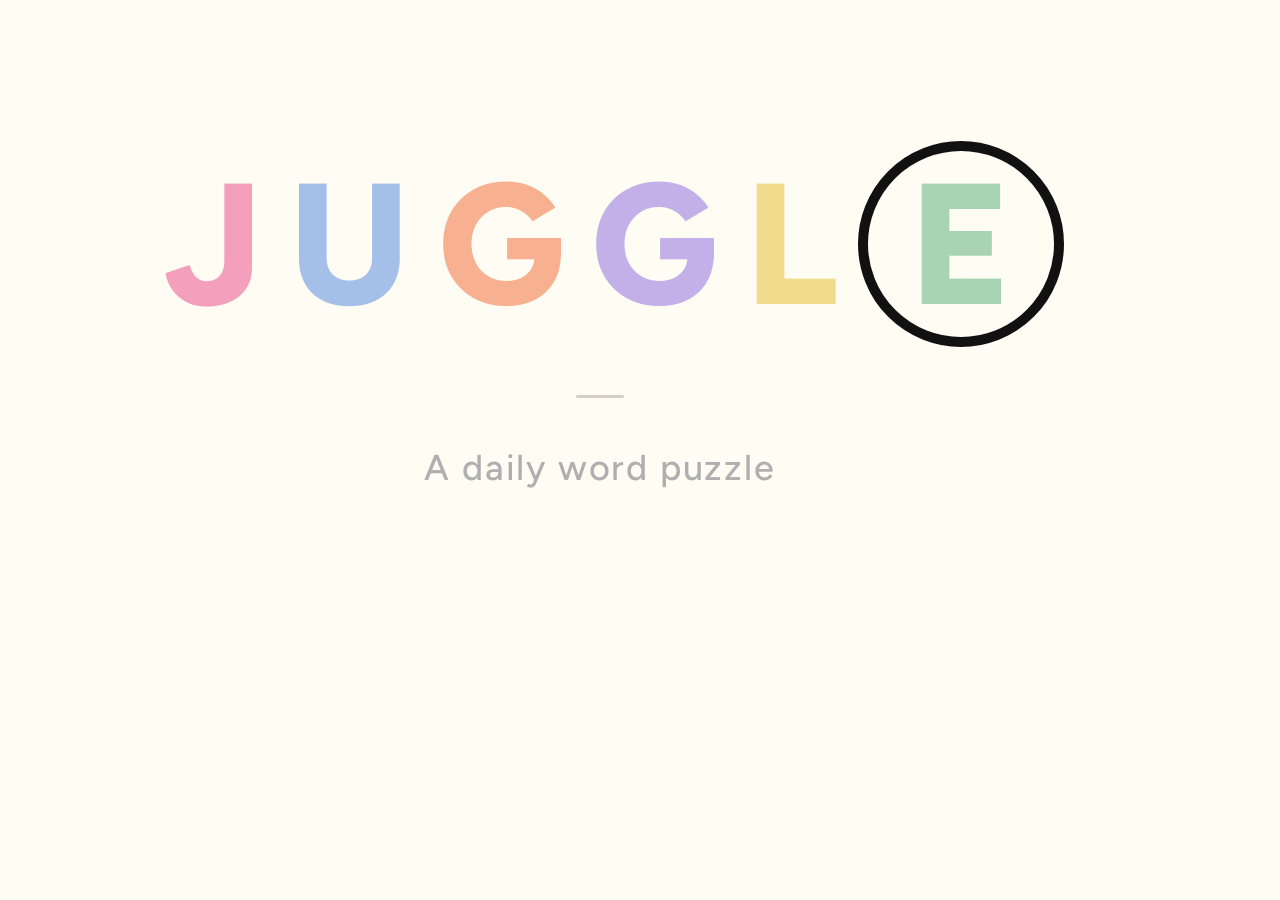
==== og-image-source.html @ 9d534ed9 "Increase font size of subtitle in imessage preview" ====
<!DOCTYPE html>
<html>
<head>
<meta charset="UTF-8">
<link rel="preconnect" href="https://fonts.googleapis.com">
<link rel="preconnect" href="https://fonts.gstatic.com" crossorigin>
<link href="https://fonts.googleapis.com/css2?family=Figtree:wght@500;800&display=swap" rel="stylesheet">
<style>
* { margin: 0; padding: 0; box-sizing: border-box; }
html, body {
  width: 1200px;
  height: 630px;
  overflow: hidden;
  background: #FEFCF3;
  display: flex;
  flex-direction: column;
  align-items: center;
  justify-content: center;
}

.logo {
  font-family: 'Figtree', sans-serif;
  font-size: 172px;
  font-weight: 800;
  letter-spacing: 0.16em;
  text-transform: uppercase;
  display: inline-flex;
  align-items: center;
  line-height: 1;
  margin-right: -0.16em;
}

.logo-circle {
  display: inline-flex;
  align-items: center;
  justify-content: center;
  width: 1.2em;
  height: 1.2em;
  border: 10px solid #111;
  border-radius: 50%;
  flex-shrink: 0;
  line-height: 1;
  letter-spacing: 0;
  margin-left: -0.05em;
}

.divider {
  width: 48px;
  height: 2.5px;
  background: #D4CFC7;
  border-radius: 2px;
  margin-top: 48px;
  margin-bottom: 48px;
}

.tagline {
  font-family: 'Figtree', sans-serif;
  font-size: 36px;
  font-weight: 500;
  color: #AFAFAF;
  letter-spacing: 0.05em;
}
</style>
</head>
<body>
  <div class="logo">
    <span style="color:#F4A0BC">J</span><span style="color:#A4C0E8">U</span><span style="color:#F7B090">G</span><span style="color:#C4B0E8">G</span><span style="color:#F0DC8C">L</span><span class="logo-circle" style="color:#A8D4B4">E</span>
  </div>
  <div class="divider"></div>
  <div class="tagline">A daily word puzzle</div>
</body>
</html>
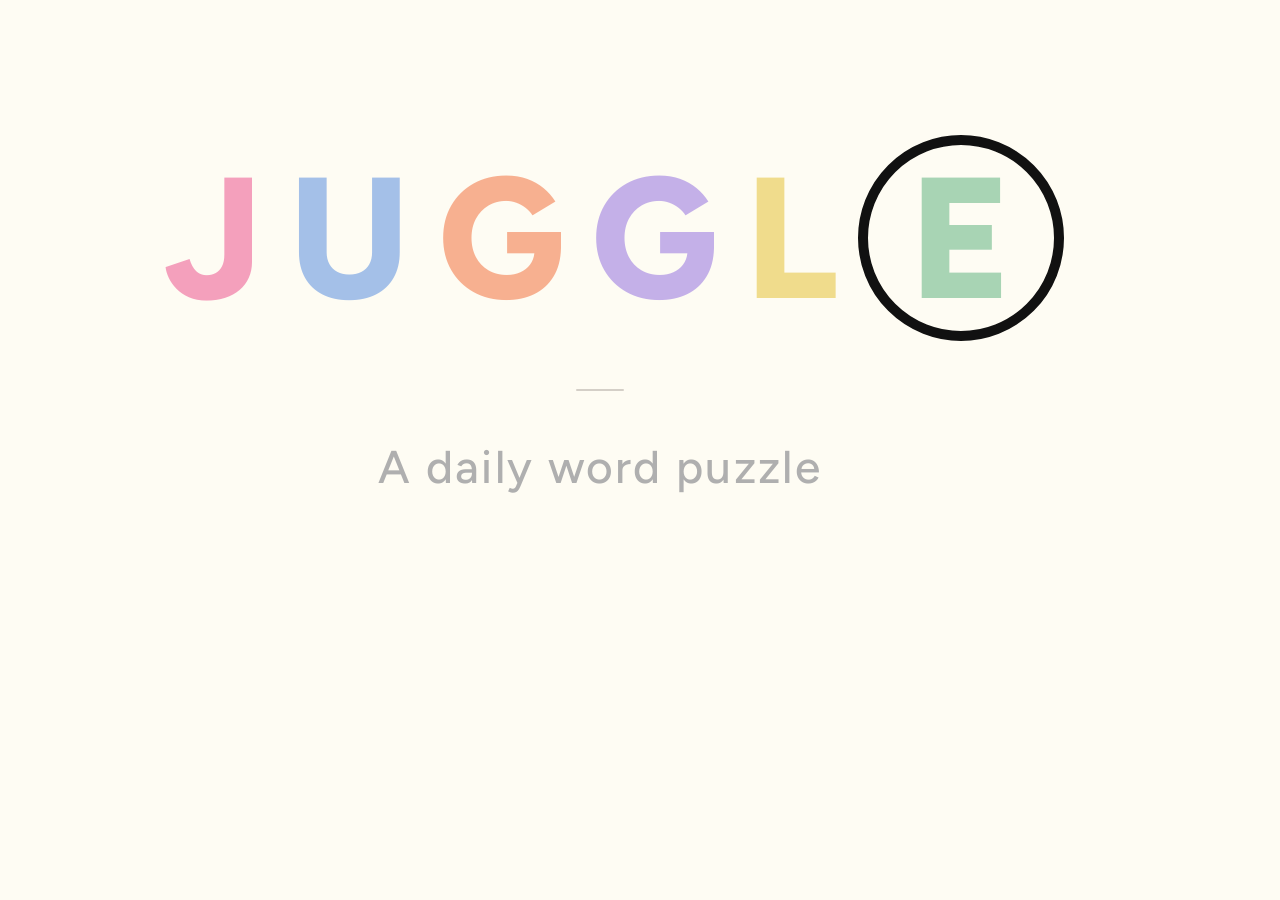
==== commit 67eb8002: "updated tagline font size" ====
--- a/og-image-source.html
+++ b/og-image-source.html
@@ -55,7 +55,7 @@
 
 .tagline {
   font-family: 'Figtree', sans-serif;
-  font-size: 36px;
+  font-size: 46px;
   font-weight: 500;
   color: #AFAFAF;
   letter-spacing: 0.05em;
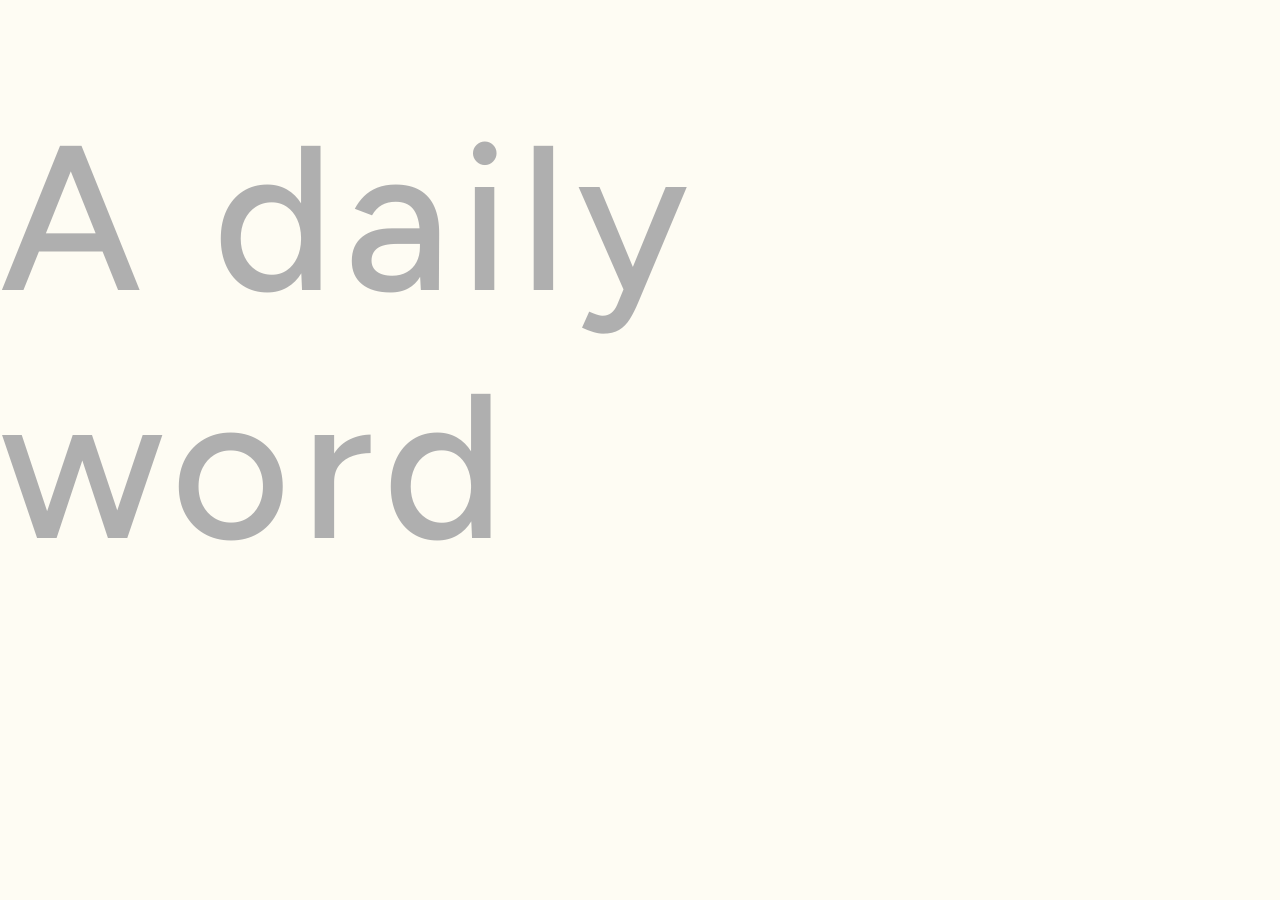
==== commit 9ff7d801: "Update preview image" ====
--- a/og-image-source.html
+++ b/og-image-source.html
@@ -55,7 +55,7 @@
 
 .tagline {
   font-family: 'Figtree', sans-serif;
-  font-size: 46px;
+  font-size: 206px;
   font-weight: 500;
   color: #AFAFAF;
   letter-spacing: 0.05em;
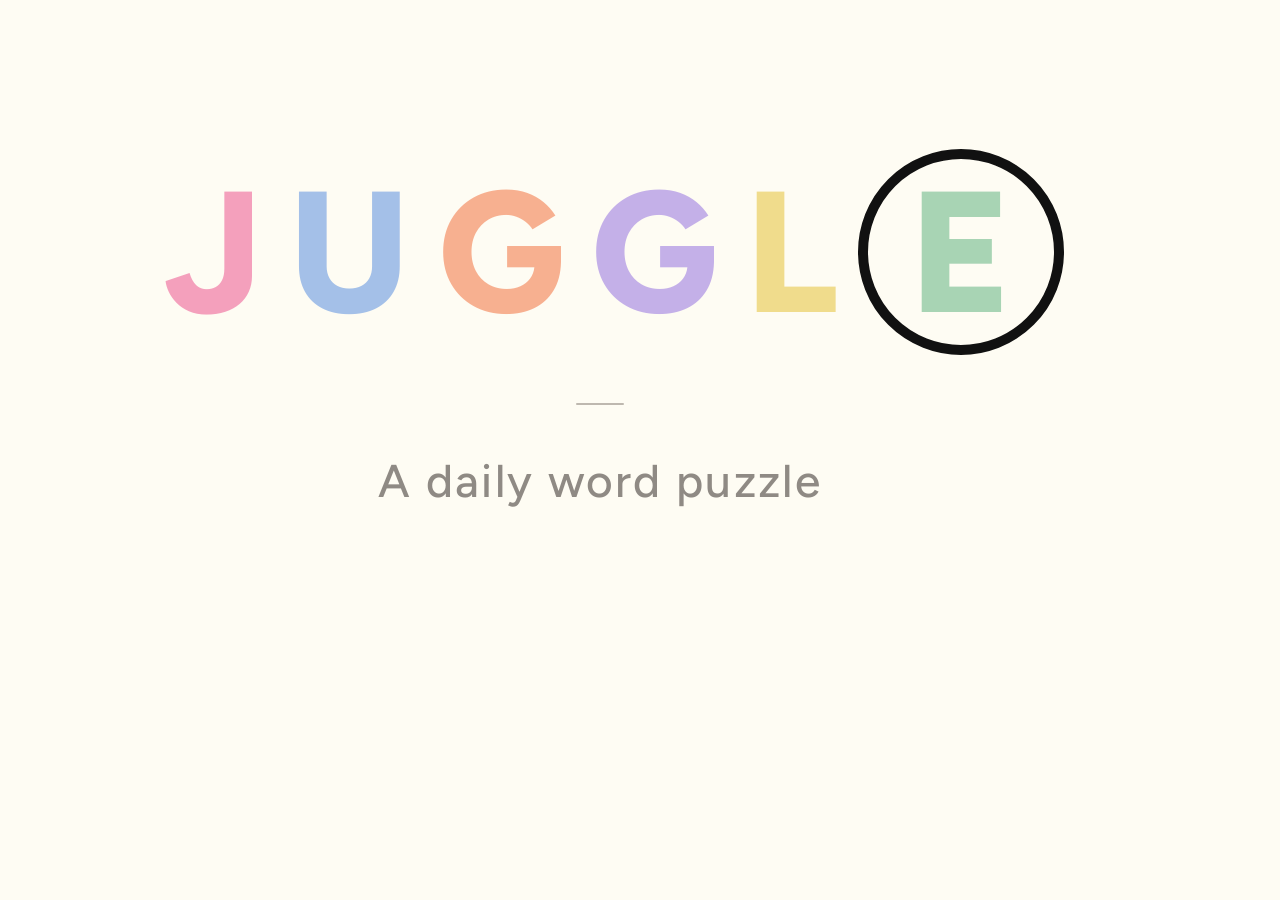
==== commit d60395f1: "Fix tagline font size" ====
--- a/og-image-source.html
+++ b/og-image-source.html
@@ -7,6 +7,7 @@
 <link href="https://fonts.googleapis.com/css2?family=Figtree:wght@500;800&display=swap" rel="stylesheet">
 <style>
 * { margin: 0; padding: 0; box-sizing: border-box; }
+
 html, body {
   width: 1200px;
   height: 630px;
@@ -16,6 +17,11 @@
   flex-direction: column;
   align-items: center;
   justify-content: center;
+}
+
+/* Lowers the entire composition slightly */
+body {
+  padding-top: 28px;
 }
 
 .logo {
@@ -47,7 +53,7 @@
 .divider {
   width: 48px;
   height: 2.5px;
-  background: #D4CFC7;
+  background: #BEB8AF;
   border-radius: 2px;
   margin-top: 48px;
   margin-bottom: 48px;
@@ -55,10 +61,11 @@
 
 .tagline {
   font-family: 'Figtree', sans-serif;
-  font-size: 206px;
+  font-size: 46px;
   font-weight: 500;
-  color: #AFAFAF;
+  color: #8F8A84;
   letter-spacing: 0.05em;
+  white-space: nowrap;
 }
 </style>
 </head>
@@ -69,4 +76,4 @@
   <div class="divider"></div>
   <div class="tagline">A daily word puzzle</div>
 </body>
-</html>
+</html>
